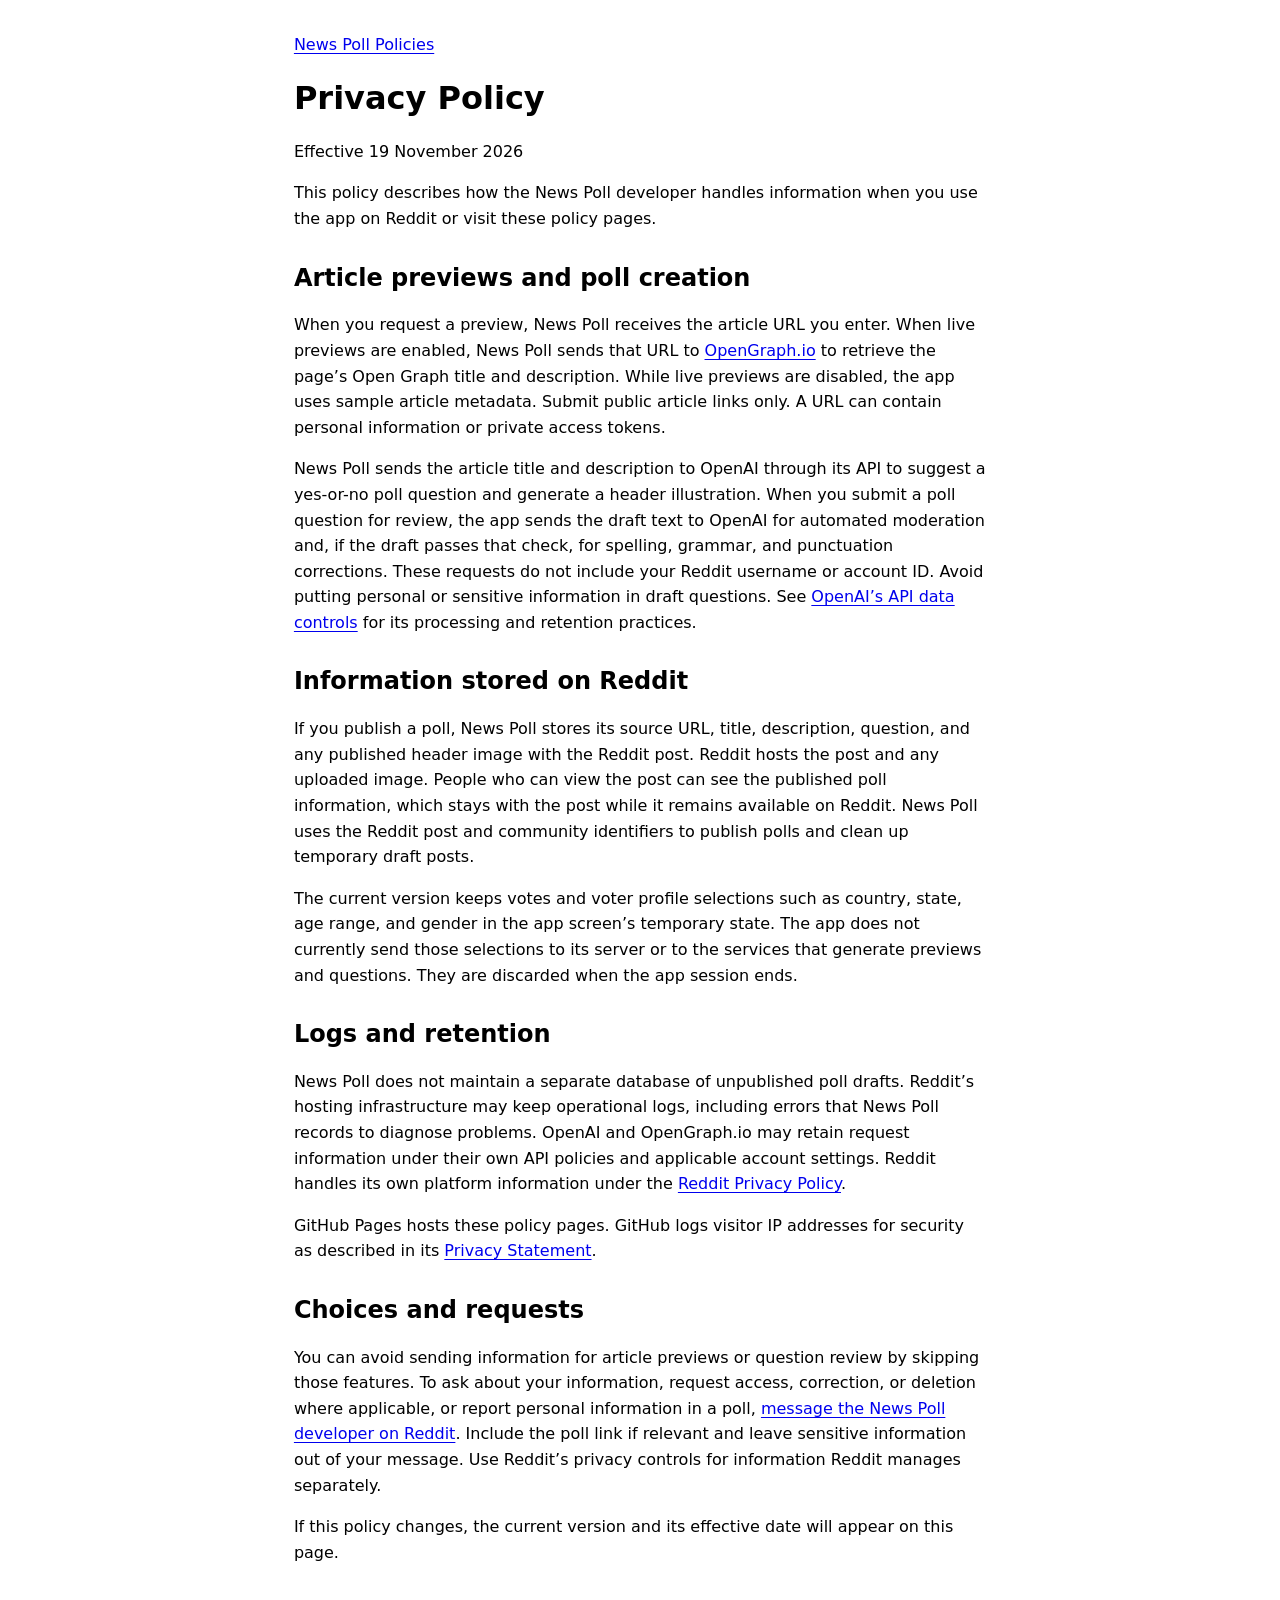
==== privacy/index.html @ 2a846131 "Publish News Poll terms and privacy policy" ====
<!doctype html>
<html lang="en">
  <head>
    <meta charset="utf-8">
    <meta name="viewport" content="width=device-width, initial-scale=1">
    <title>Privacy Policy | News Poll</title>
    <link rel="stylesheet" href="../styles.css">
  </head>
  <body>
    <main>
      <nav aria-label="News Poll policies"><a href="../">News Poll Policies</a></nav>
      <h1>Privacy Policy</h1>
      <p>Effective <time datetime="2026-11-19">19 November 2026</time></p>
      <p>This policy describes how the News Poll developer handles information when you use the app on Reddit or visit these policy pages.</p>

      <h2>Article previews and poll creation</h2>
      <p>When you request a preview, News Poll receives the article URL you enter. When live previews are enabled, News Poll sends that URL to <a href="https://www.opengraph.io/privacy">OpenGraph.io</a> to retrieve the page’s Open Graph title and description. While live previews are disabled, the app uses sample article metadata. Submit public article links only. A URL can contain personal information or private access tokens.</p>
      <p>News Poll sends the article title and description to OpenAI through its API to suggest a yes-or-no poll question and generate a header illustration. When you submit a poll question for review, the app sends the draft text to OpenAI for automated moderation and, if the draft passes that check, for spelling, grammar, and punctuation corrections. These requests do not include your Reddit username or account ID. Avoid putting personal or sensitive information in draft questions. See <a href="https://developers.openai.com/api/docs/guides/your-data">OpenAI’s API data controls</a> for its processing and retention practices.</p>

      <h2>Information stored on Reddit</h2>
      <p>If you publish a poll, News Poll stores its source URL, title, description, question, and any published header image with the Reddit post. Reddit hosts the post and any uploaded image. People who can view the post can see the published poll information, which stays with the post while it remains available on Reddit. News Poll uses the Reddit post and community identifiers to publish polls and clean up temporary draft posts.</p>
      <p>The current version keeps votes and voter profile selections such as country, state, age range, and gender in the app screen’s temporary state. The app does not currently send those selections to its server or to the services that generate previews and questions. They are discarded when the app session ends.</p>

      <h2>Logs and retention</h2>
      <p>News Poll does not maintain a separate database of unpublished poll drafts. Reddit’s hosting infrastructure may keep operational logs, including errors that News Poll records to diagnose problems. OpenAI and OpenGraph.io may retain request information under their own API policies and applicable account settings. Reddit handles its own platform information under the <a href="https://www.reddit.com/policies/privacy-policy">Reddit Privacy Policy</a>.</p>
      <p>GitHub Pages hosts these policy pages. GitHub logs visitor IP addresses for security as described in its <a href="https://docs.github.com/en/site-policy/privacy-policies/github-general-privacy-statement">Privacy Statement</a>.</p>

      <h2>Choices and requests</h2>
      <p>You can avoid sending information for article previews or question review by skipping those features. To ask about your information, request access, correction, or deletion where applicable, or report personal information in a poll, <a href="https://www.reddit.com/message/compose/?to=ineedtopooargh">message the News Poll developer on Reddit</a>. Include the poll link if relevant and leave sensitive information out of your message. Use Reddit’s privacy controls for information Reddit manages separately.</p>
      <p>If this policy changes, the current version and its effective date will appear on this page.</p>
    </main>
  </body>
</html>
---- styles.css ----
:root {
  color-scheme: light dark;
  font: 100%/1.6 system-ui, sans-serif;
}

body {
  margin: 0;
}

main {
  max-width: 68ch;
  margin-inline: auto;
  padding: 2rem 1.25rem 4rem;
}

h1,
h2 {
  line-height: 1.2;
}

h2 {
  margin-top: 2rem;
}

a {
  text-underline-offset: 0.16em;
}
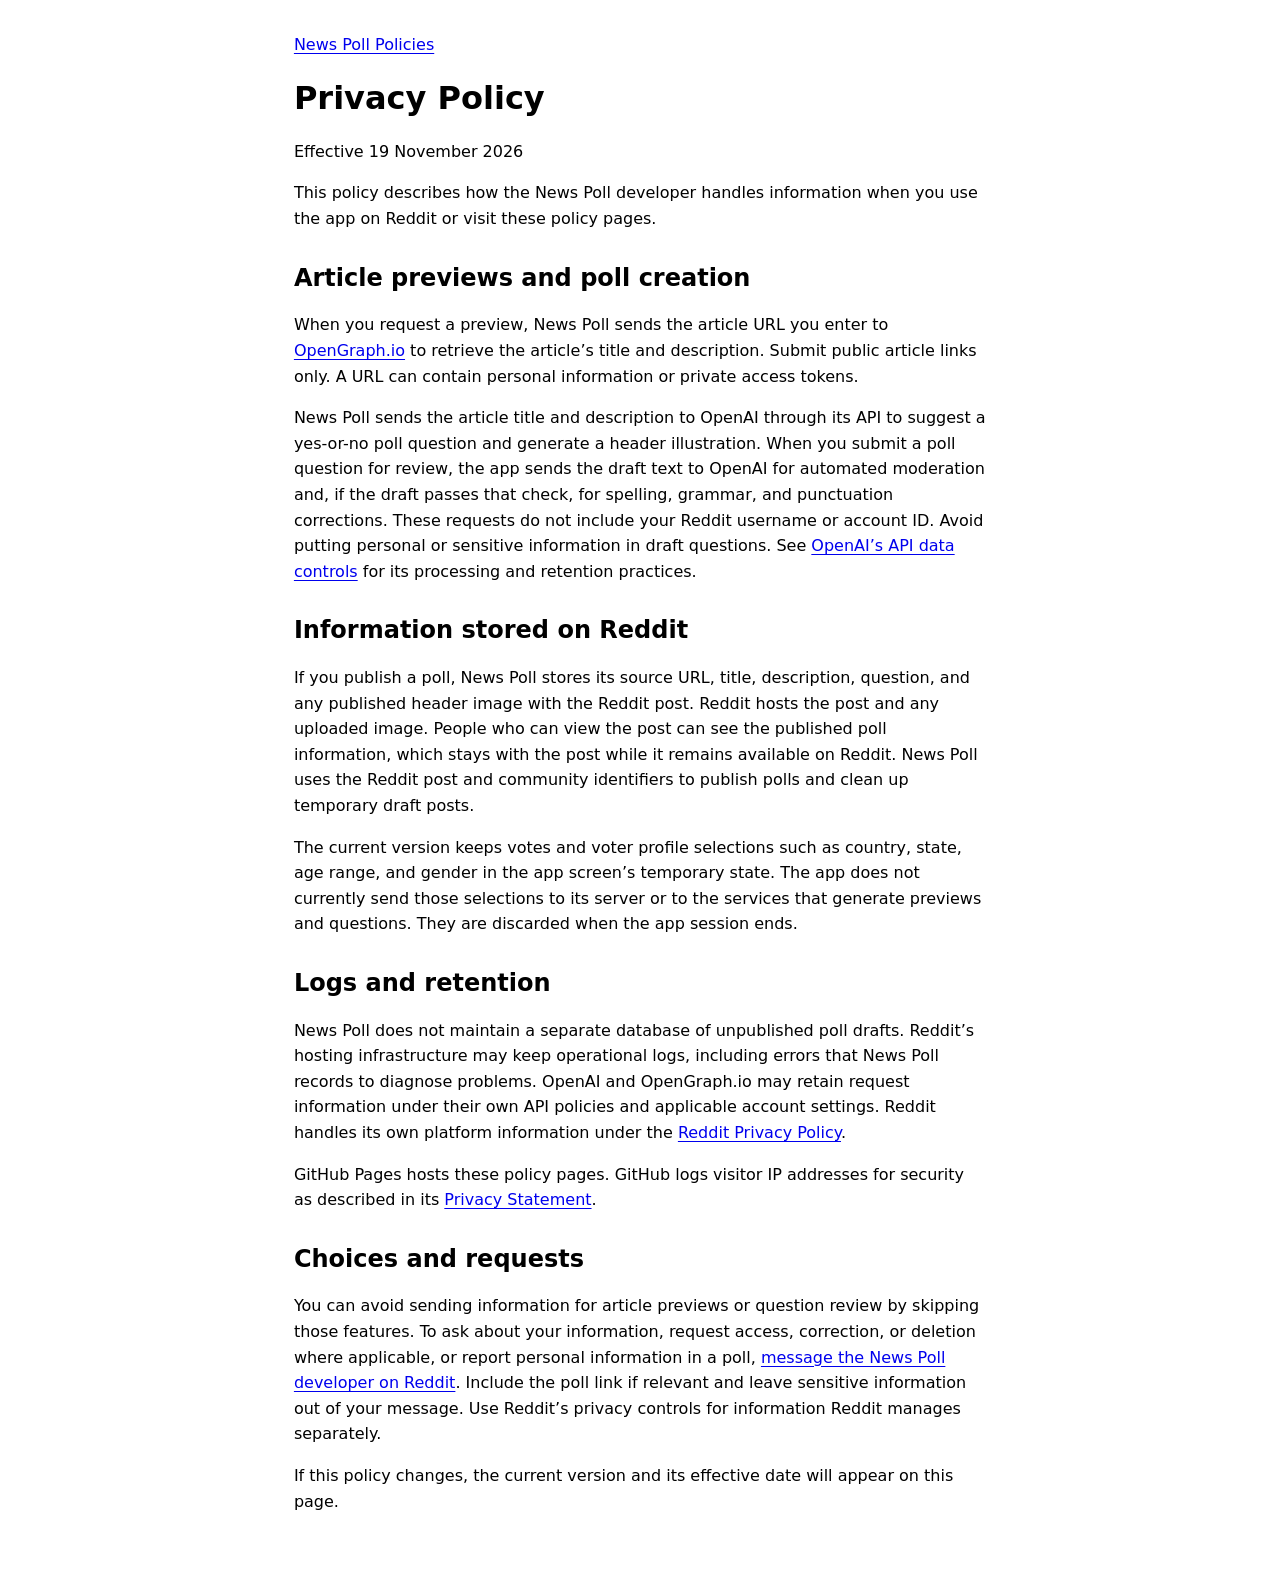
==== commit 722b276f: "Describe live OpenGraph previews in privacy policy" ====
--- a/privacy/index.html
+++ b/privacy/index.html
@@ -14,7 +14,7 @@
       <p>This policy describes how the News Poll developer handles information when you use the app on Reddit or visit these policy pages.</p>
 
       <h2>Article previews and poll creation</h2>
-      <p>When you request a preview, News Poll receives the article URL you enter. When live previews are enabled, News Poll sends that URL to <a href="https://www.opengraph.io/privacy">OpenGraph.io</a> to retrieve the page’s Open Graph title and description. While live previews are disabled, the app uses sample article metadata. Submit public article links only. A URL can contain personal information or private access tokens.</p>
+      <p>When you request a preview, News Poll sends the article URL you enter to <a href="https://www.opengraph.io/privacy">OpenGraph.io</a> to retrieve the article’s title and description. Submit public article links only. A URL can contain personal information or private access tokens.</p>
       <p>News Poll sends the article title and description to OpenAI through its API to suggest a yes-or-no poll question and generate a header illustration. When you submit a poll question for review, the app sends the draft text to OpenAI for automated moderation and, if the draft passes that check, for spelling, grammar, and punctuation corrections. These requests do not include your Reddit username or account ID. Avoid putting personal or sensitive information in draft questions. See <a href="https://developers.openai.com/api/docs/guides/your-data">OpenAI’s API data controls</a> for its processing and retention practices.</p>
 
       <h2>Information stored on Reddit</h2>
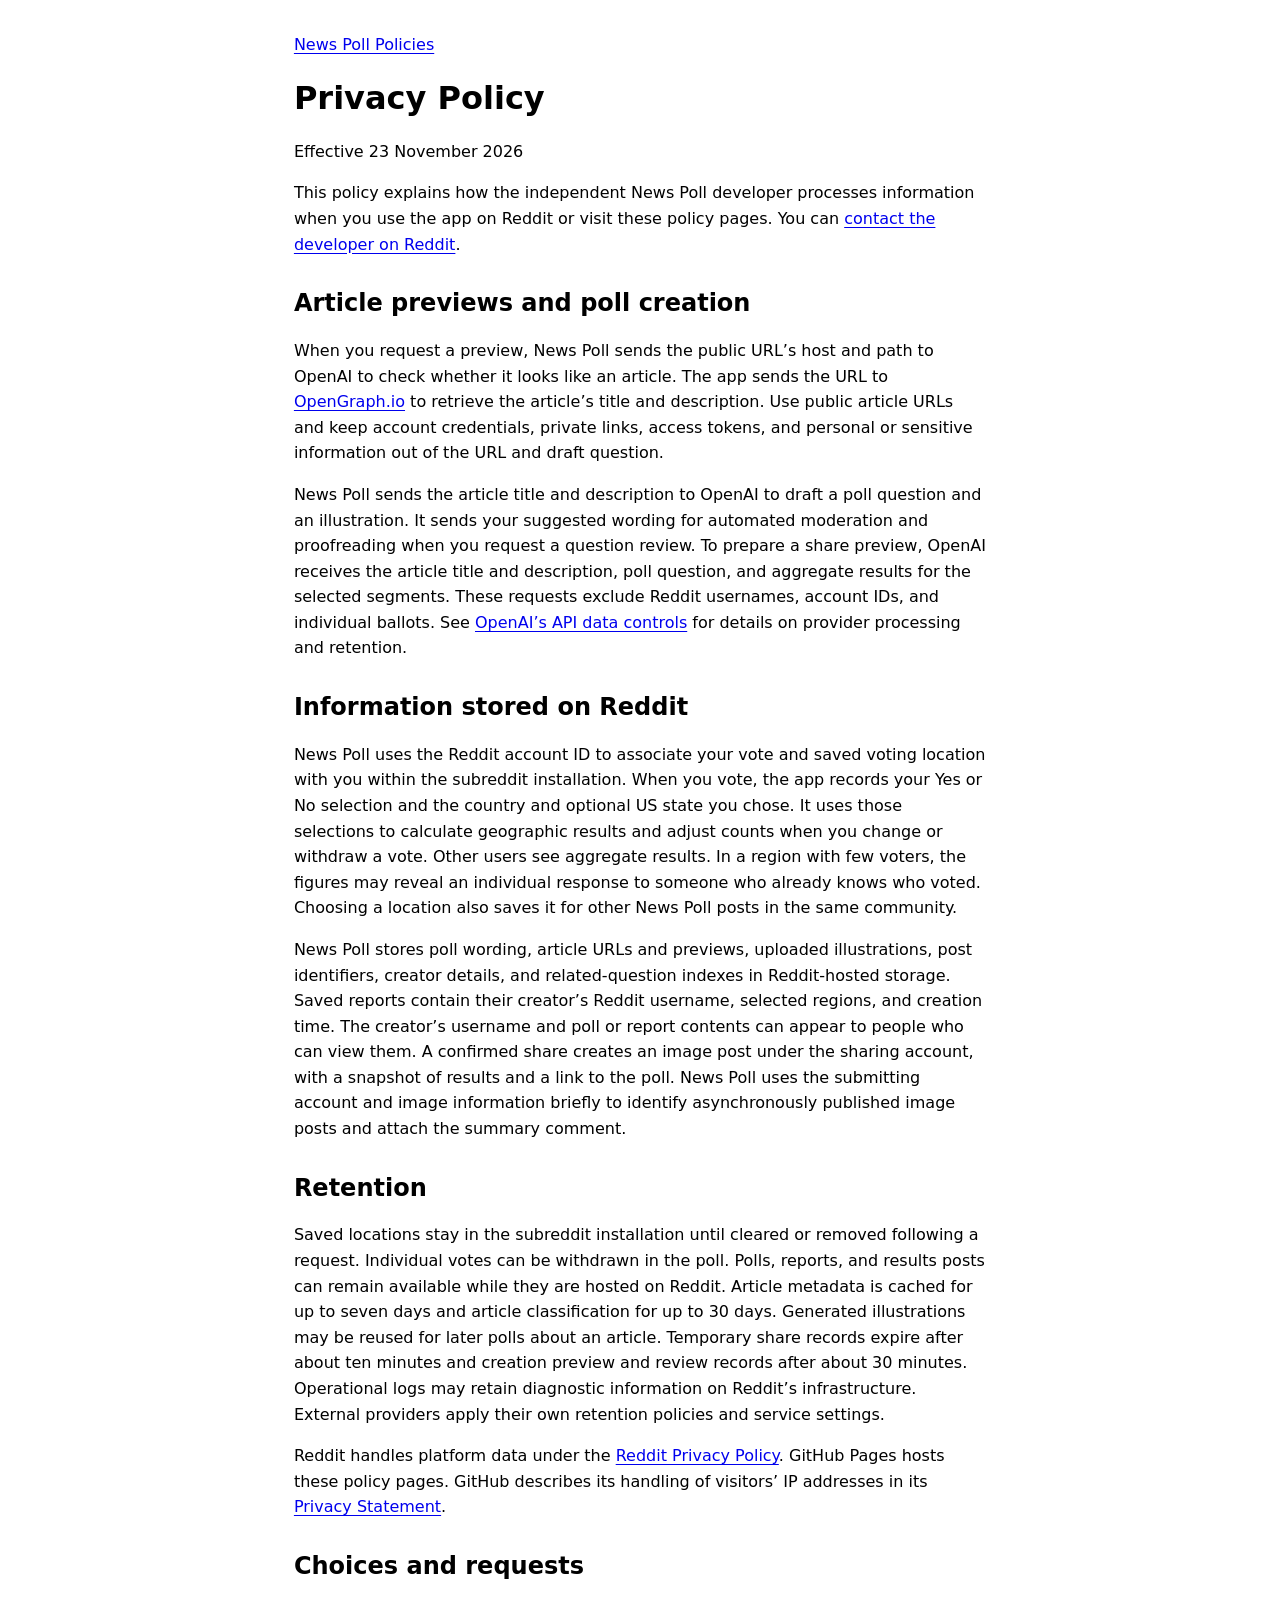
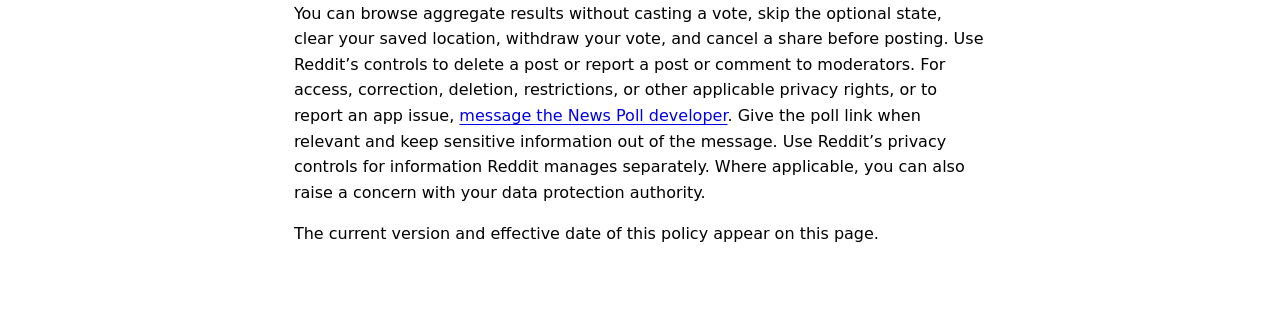
==== commit 74ff7041: "Update News Poll terms and privacy disclosures" ====
--- a/privacy/index.html
+++ b/privacy/index.html
@@ -10,24 +10,24 @@
     <main>
       <nav aria-label="News Poll policies"><a href="../">News Poll Policies</a></nav>
       <h1>Privacy Policy</h1>
-      <p>Effective <time datetime="2026-11-19">19 November 2026</time></p>
-      <p>This policy describes how the News Poll developer handles information when you use the app on Reddit or visit these policy pages.</p>
+      <p>Effective <time datetime="2026-11-23">23 November 2026</time></p>
+      <p>This policy explains how the independent News Poll developer processes information when you use the app on Reddit or visit these policy pages. You can <a href="https://www.reddit.com/message/compose/?to=ineedtopooargh">contact the developer on Reddit</a>.</p>
 
       <h2>Article previews and poll creation</h2>
-      <p>When you request a preview, News Poll sends the article URL you enter to <a href="https://www.opengraph.io/privacy">OpenGraph.io</a> to retrieve the article’s title and description. Submit public article links only. A URL can contain personal information or private access tokens.</p>
-      <p>News Poll sends the article title and description to OpenAI through its API to suggest a yes-or-no poll question and generate a header illustration. When you submit a poll question for review, the app sends the draft text to OpenAI for automated moderation and, if the draft passes that check, for spelling, grammar, and punctuation corrections. These requests do not include your Reddit username or account ID. Avoid putting personal or sensitive information in draft questions. See <a href="https://developers.openai.com/api/docs/guides/your-data">OpenAI’s API data controls</a> for its processing and retention practices.</p>
+      <p>When you request a preview, News Poll sends the public URL’s host and path to OpenAI to check whether it looks like an article. The app sends the URL to <a href="https://www.opengraph.io/privacy">OpenGraph.io</a> to retrieve the article’s title and description. Use public article URLs and keep account credentials, private links, access tokens, and personal or sensitive information out of the URL and draft question.</p>
+      <p>News Poll sends the article title and description to OpenAI to draft a poll question and an illustration. It sends your suggested wording for automated moderation and proofreading when you request a question review. To prepare a share preview, OpenAI receives the article title and description, poll question, and aggregate results for the selected segments. These requests exclude Reddit usernames, account IDs, and individual ballots. See <a href="https://developers.openai.com/api/docs/guides/your-data">OpenAI’s API data controls</a> for details on provider processing and retention.</p>
 
       <h2>Information stored on Reddit</h2>
-      <p>If you publish a poll, News Poll stores its source URL, title, description, question, and any published header image with the Reddit post. Reddit hosts the post and any uploaded image. People who can view the post can see the published poll information, which stays with the post while it remains available on Reddit. News Poll uses the Reddit post and community identifiers to publish polls and clean up temporary draft posts.</p>
-      <p>The current version keeps votes and voter profile selections such as country, state, age range, and gender in the app screen’s temporary state. The app does not currently send those selections to its server or to the services that generate previews and questions. They are discarded when the app session ends.</p>
+      <p>News Poll uses the Reddit account ID to associate your vote and saved voting location with you within the subreddit installation. When you vote, the app records your Yes or No selection and the country and optional US state you chose. It uses those selections to calculate geographic results and adjust counts when you change or withdraw a vote. Other users see aggregate results. In a region with few voters, the figures may reveal an individual response to someone who already knows who voted. Choosing a location also saves it for other News Poll posts in the same community.</p>
+      <p>News Poll stores poll wording, article URLs and previews, uploaded illustrations, post identifiers, creator details, and related-question indexes in Reddit-hosted storage. Saved reports contain their creator’s Reddit username, selected regions, and creation time. The creator’s username and poll or report contents can appear to people who can view them. A confirmed share creates an image post under the sharing account, with a snapshot of results and a link to the poll. News Poll uses the submitting account and image information briefly to identify asynchronously published image posts and attach the summary comment.</p>
 
-      <h2>Logs and retention</h2>
-      <p>News Poll does not maintain a separate database of unpublished poll drafts. Reddit’s hosting infrastructure may keep operational logs, including errors that News Poll records to diagnose problems. OpenAI and OpenGraph.io may retain request information under their own API policies and applicable account settings. Reddit handles its own platform information under the <a href="https://www.reddit.com/policies/privacy-policy">Reddit Privacy Policy</a>.</p>
-      <p>GitHub Pages hosts these policy pages. GitHub logs visitor IP addresses for security as described in its <a href="https://docs.github.com/en/site-policy/privacy-policies/github-general-privacy-statement">Privacy Statement</a>.</p>
+      <h2>Retention</h2>
+      <p>Saved locations stay in the subreddit installation until cleared or removed following a request. Individual votes can be withdrawn in the poll. Polls, reports, and results posts can remain available while they are hosted on Reddit. Article metadata is cached for up to seven days and article classification for up to 30 days. Generated illustrations may be reused for later polls about an article. Temporary share records expire after about ten minutes and creation preview and review records after about 30 minutes. Operational logs may retain diagnostic information on Reddit’s infrastructure. External providers apply their own retention policies and service settings.</p>
+      <p>Reddit handles platform data under the <a href="https://www.reddit.com/policies/privacy-policy">Reddit Privacy Policy</a>. GitHub Pages hosts these policy pages. GitHub describes its handling of visitors’ IP addresses in its <a href="https://docs.github.com/en/site-policy/privacy-policies/github-general-privacy-statement">Privacy Statement</a>.</p>
 
       <h2>Choices and requests</h2>
-      <p>You can avoid sending information for article previews or question review by skipping those features. To ask about your information, request access, correction, or deletion where applicable, or report personal information in a poll, <a href="https://www.reddit.com/message/compose/?to=ineedtopooargh">message the News Poll developer on Reddit</a>. Include the poll link if relevant and leave sensitive information out of your message. Use Reddit’s privacy controls for information Reddit manages separately.</p>
-      <p>If this policy changes, the current version and its effective date will appear on this page.</p>
+      <p>You can browse aggregate results without casting a vote, skip the optional state, clear your saved location, withdraw your vote, and cancel a share before posting. Use Reddit’s controls to delete a post or report a post or comment to moderators. For access, correction, deletion, restrictions, or other applicable privacy rights, or to report an app issue, <a href="https://www.reddit.com/message/compose/?to=ineedtopooargh">message the News Poll developer</a>. Give the poll link when relevant and keep sensitive information out of the message. Use Reddit’s privacy controls for information Reddit manages separately. Where applicable, you can also raise a concern with your data protection authority.</p>
+      <p>The current version and effective date of this policy appear on this page.</p>
     </main>
   </body>
 </html>
